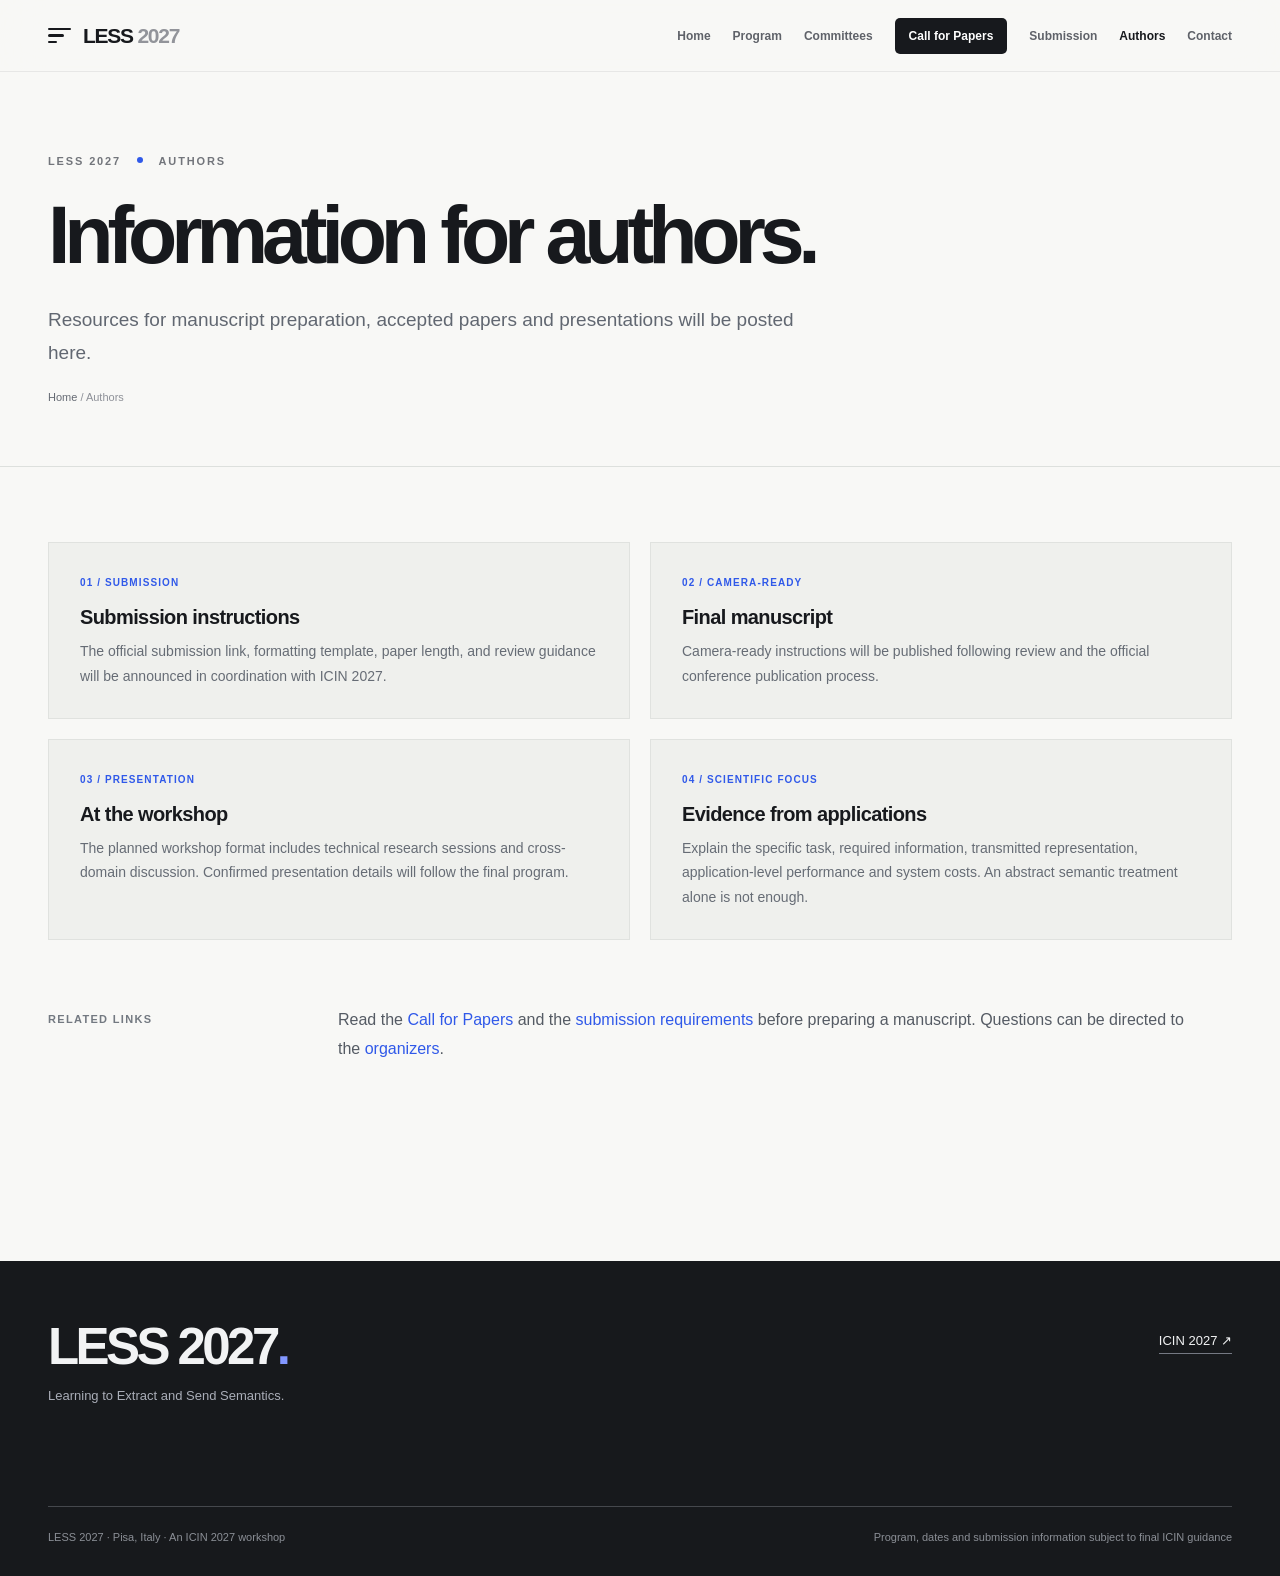
==== authors.html @ b375d8dd "Add LESS 2027 multi-page workshop website: authors.html" ====
<!doctype html><html lang="en"><head><meta charset="utf-8"><meta name="viewport" content="width=device-width,initial-scale=1"><meta name="theme-color" content="#f8f8f6"><meta name="description" content="LESS 2027 author information; official instructions forthcoming."><meta property="og:title" content="Authors | LESS 2027"><meta property="og:description" content="LESS 2027 author information; official instructions forthcoming."><meta property="og:type" content="website"><link rel="icon" href="data:image/svg+xml,%3Csvg xmlns='http://www.w3.org/2000/svg' viewBox='0 0 64 64'%3E%3Crect width='64' height='64' rx='15' fill='%23161619'/%3E%3Cpath d='M16 21h31M16 32h22M16 43h13' stroke='%23fff' stroke-width='5' stroke-linecap='round'/%3E%3C/svg%3E"><link rel="stylesheet" href="styles.css"><title>Authors | LESS 2027</title></head><body><header class="topbar"><div class="container"><a class="brand" href="index.html" aria-label="LESS 2027 home"><span class="mark" aria-hidden="true"><i></i><i></i><i></i></span><span>LESS <span class="brand-year">2027</span></span></a><nav class="desktop-nav" aria-label="Primary navigation"><a href="index.html"  >Home</a><a href="program.html"  >Program</a><a href="committees.html"  >Committees</a><a href="call-for-papers.html"  class="nav-action">Call for Papers</a><a href="submission.html"  >Submission</a><a href="authors.html" aria-current="page" >Authors</a><a href="contact.html"  >Contact</a></nav><details class="mobile-menu"><summary aria-label="Open menu">☰ &nbsp; Menu</summary><nav aria-label="Mobile navigation"><a href="index.html"  >Home</a><a href="program.html"  >Program</a><a href="committees.html"  >Committees</a><a href="call-for-papers.html"  class="nav-action">Call for Papers</a><a href="submission.html"  >Submission</a><a href="authors.html" aria-current="page" >Authors</a><a href="contact.html"  >Contact</a></nav></details></div></header><main><section class="page-hero"><div class="container"><div class="eyebrow">LESS 2027 <span class="dot"></span> Authors</div><h1>Information for authors.</h1><p>Resources for manuscript preparation, accepted papers and presentations will be posted here.</p><div class="crumb"><a href="index.html">Home</a> / Authors</div></div></section><section class="content-section"><div class="container"><div class="note-grid"><article class="note-tile"><small>01 / SUBMISSION</small><h3>Submission instructions</h3><p>The official submission link, formatting template, paper length, and review guidance will be announced in coordination with ICIN 2027.</p></article><article class="note-tile"><small>02 / CAMERA-READY</small><h3>Final manuscript</h3><p>Camera-ready instructions will be published following review and the official conference publication process.</p></article><article class="note-tile"><small>03 / PRESENTATION</small><h3>At the workshop</h3><p>The planned workshop format includes technical research sessions and cross-domain discussion. Confirmed presentation details will follow the final program.</p></article><article class="note-tile"><small>04 / SCIENTIFIC FOCUS</small><h3>Evidence from applications</h3><p>Explain the specific task, required information, transmitted representation, application-level performance and system costs. An abstract semantic treatment alone is not enough.</p></article></div><div class="content-grid" style="margin-top:65px"><div class="content-label">Related links</div><div class="prose"><p>Read the <a href="call-for-papers.html">Call for Papers</a> and the <a href="submission.html">submission requirements</a> before preparing a manuscript. Questions can be directed to the <a href="contact.html">organizers</a>.</p></div></div></div></section></main><footer><div class="container"><div class="footer-main"><div><p class="footer-head">LESS 2027<span style="color:#8297ff">.</span></p><p class="footer-sub">Learning to Extract and Send Semantics.</p></div><a class="footer-link" href="https://www.icin-conference.org/" target="_blank" rel="noopener noreferrer">ICIN 2027 ↗</a></div><div class="footer-bottom"><span>LESS 2027 · Pisa, Italy · An ICIN 2027 workshop</span><span>Program, dates and submission information subject to final ICIN guidance</span></div></div></footer><script>document.querySelectorAll('.portrait img').forEach(img=>{const show=()=>img.parentElement.classList.add('loaded');img.addEventListener('load',show);if(img.complete&&img.naturalWidth)show()})</script></body></html>
---- styles.css ----
:root{--bg:#f8f8f6;--white:#fff;--ink:#17191d;--sub:#6d7077;--rule:#e1e2e1;--blue:#3059e9;--blue-dark:#2446c0;--muted:#f0f1ef;--max:1216px;--ease:cubic-bezier(.22,1,.36,1)}
    *{box-sizing:border-box}html{scroll-behavior:smooth}body{margin:0;background:var(--bg);color:var(--ink);font-family:-apple-system,BlinkMacSystemFont,"Segoe UI",Inter,Helvetica,Arial,sans-serif;-webkit-font-smoothing:antialiased;text-rendering:optimizeLegibility}a{color:inherit;text-decoration:none}button{font:inherit}::selection{color:white;background:var(--blue)}
    .container{width:min(calc(100% - 96px),var(--max));margin-inline:auto}section[id]{scroll-margin-top:100px}
    .topbar{height:75px;position:sticky;z-index:50;top:0;background:rgba(248,248,246,.91);border-bottom:1px solid rgba(20,25,30,.07);backdrop-filter:blur(24px);-webkit-backdrop-filter:blur(24px)}
    .topbar .container{height:100%;display:flex;align-items:center;justify-content:space-between;gap:24px}.brand{display:inline-flex;align-items:center;gap:11px;font-weight:680;letter-spacing:-.06em;font-size:21px;white-space:nowrap}.brand-year{color:#92949a;font-weight:550}.mark{width:24px;height:23px;display:flex;flex-direction:column;justify-content:space-evenly;align-items:flex-start}.mark i{height:2.5px;border-radius:4px;background:var(--ink);display:block}.mark i:nth-child(1){width:23px}.mark i:nth-child(2){width:16px}.mark i:nth-child(3){width:9px}.nav{display:flex;align-items:center;gap:36px}.nav a{font-size:12px;font-weight:570;color:#61636a;transition:color .15s}.nav a:hover{color:var(--ink)}.nav .nav-cta{color:white;background:var(--ink);border-radius:99px;padding:12px 19px;transition:background .2s,transform .2s}.nav .nav-cta:hover{color:white;background:var(--blue);transform:translateY(-1px)}
    .eyebrow{font-size:11px;text-transform:uppercase;letter-spacing:.17em;font-weight:720;color:#72757b}.eyebrow .dot{display:inline-block;width:6px;height:6px;margin:0 11px 2px;border-radius:50%;background:var(--blue)}
    .hero{overflow:hidden;padding:110px 0 110px;position:relative}.hero-layout{display:grid;grid-template-columns:1.12fr .88fr;align-items:center;min-height:520px;gap:15px}.hero-copy{position:relative;z-index:1}.hero h1{font-weight:650;letter-spacing:-.082em;line-height:.99;font-size:clamp(72px,7.1vw,114px);margin:34px 0 31px;white-space:nowrap}.hero h1 span{color:var(--blue)}.hero-desc{font-size:19px;color:#63666c;line-height:1.65;letter-spacing:-.017em;max-width:490px}.hero-info{display:flex;align-items:center;gap:16px;flex-wrap:wrap;color:#484c52;font-size:12px;font-weight:625;margin-top:34px}.hero-info .line{width:30px;height:1px;background:#babcc0}.hero-actions{display:flex;align-items:center;gap:26px;margin-top:39px;flex-wrap:wrap}.primary-btn{display:inline-flex;align-items:center;justify-content:center;gap:29px;padding:16px 20px 16px 22px;background:var(--blue);border:1px solid var(--blue);border-radius:6px;color:white;font-size:13px;font-weight:670;transition:background .18s,transform .18s}.primary-btn:hover{background:var(--blue-dark);transform:translateY(-2px)}.primary-btn svg{width:15px}.text-link{font-size:13px;font-weight:635;border-bottom:1px solid #96999f;padding-bottom:3px;transition:color .2s}.text-link:hover{color:var(--blue)}
    .hero-art{width:100%;margin-left:10px;align-self:center;position:relative}.hero-art:after{content:"";position:absolute;bottom:6%;height:23%;left:15%;right:5%;background:radial-gradient(ellipse,rgba(48,89,233,.055),transparent 72%);filter:blur(16px);pointer-events:none}.hero-art svg{width:100%;overflow:visible}.path-a{stroke-dasharray:6 11;animation:flow 12s linear infinite}.path-b{stroke-dasharray:3 13;animation:flow 16s linear reverse infinite}@keyframes flow{to{stroke-dashoffset:-220}}
    .hero-bottom{padding-top:80px;display:flex;justify-content:space-between;align-items:center;border-bottom:1px solid var(--rule);padding-bottom:18px;color:#989b9f;font-size:10px;letter-spacing:.13em;font-weight:650}.hero-bottom a{display:inline-flex;align-items:center;gap:8px;color:#5f6269}.hero-bottom svg{width:15px;height:15px}
    .section-pad{padding:145px 0}.section-head{display:grid;grid-template-columns:1fr 1.7fr;gap:45px}.section-num{font-size:12px;letter-spacing:.1em;color:var(--blue);font-weight:730;margin-bottom:21px}.section-title{font-size:clamp(44px,4.5vw,70px);letter-spacing:-.067em;line-height:1.11;font-weight:615;margin:0}.section-lead{font-size:clamp(24px,2.7vw,37px);letter-spacing:-.047em;font-weight:510;line-height:1.29;margin:0;max-width:750px}.section-copy{max-width:640px;font-size:16px;line-height:1.85;color:var(--sub);margin-top:28px}
    .examples{margin-top:94px;border-top:1px solid var(--rule)}.example{display:grid;grid-template-columns:1.15fr 1fr 1fr;gap:30px;padding:30px 0;border-bottom:1px solid var(--rule);align-items:start}.ex-label{font-size:13px;font-weight:660}.ex-before{font-size:16px;color:#858890;letter-spacing:-.015em}.ex-after{font-size:16px;font-weight:630;letter-spacing:-.025em}.ex-after:before{content:"↗";color:var(--blue);margin-right:13px;font-size:20px;font-weight:400}.example-header{color:#a0a2a6;font-size:10px;text-transform:uppercase;letter-spacing:.16em;font-weight:750;padding-bottom:19px}
    .dark-section{background:#17191c;color:#f6f6f4;padding:123px 0 140px;overflow:hidden}.dark-section .eyebrow{color:#a6acb9}.dark-section .section-title{max-width:850px}.dark-section .section-title em{font-style:normal;color:#899eff}.dark-section .dark-intro{color:#a8aab0;font-size:17px;line-height:1.75;max-width:720px;margin-top:33px}
    .topics{display:grid;grid-template-columns:repeat(3,1fr);column-gap:35px;margin-top:79px;border-top:1px solid #41434a}.topic{min-height:196px;padding:31px 0 28px;border-bottom:1px solid #41434a;display:flex;flex-direction:column;justify-content:space-between;gap:37px}.topic-index{font-size:11px;color:#9598a3;font-weight:650;letter-spacing:.06em}.topic-title{font-size:19px;line-height:1.34;letter-spacing:-.025em;font-weight:555;max-width:300px}.topic-title span{color:#778efb}
    .cfp{padding-bottom:125px}.cfp-head{display:grid;grid-template-columns:1fr 1.35fr;gap:55px}.cfp-main{font-size:clamp(25px,3.1vw,44px);letter-spacing:-.055em;font-weight:570;line-height:1.3;margin:0}.cfp-copy{max-width:750px;margin-top:34px;color:var(--sub);font-size:16px;line-height:1.8}.principles{margin-top:78px;border-top:1px solid var(--rule);display:grid;grid-template-columns:repeat(3,1fr);gap:35px}.principle{padding-top:27px}.principle small{font-size:11px;color:var(--blue);font-weight:750}.principle h3{font-size:19px;letter-spacing:-.035em;margin:31px 0 12px;font-weight:650}.principle p{color:var(--sub);font-size:14px;line-height:1.78;max-width:315px;margin:0}.submission-note{margin-top:77px;display:flex;align-items:center;justify-content:space-between;padding:25px 27px;background:#edeee9;gap:30px}.submission-note strong{font-weight:635;font-size:15px}.submission-note span{font-size:13px;color:#6f7175;display:block;margin-top:7px}.submission-note a{white-space:nowrap;font-size:13px;font-weight:630;color:var(--blue)}
    .dates-section{border-top:1px solid var(--rule);padding:117px 0 135px}.dates-title{display:flex;justify-content:space-between;align-items:end;gap:25px;margin-bottom:60px}.dates-note{font-size:12px;color:#73777e;max-width:270px;line-height:1.6;text-align:right}.date-grid{display:grid;grid-template-columns:repeat(4,1fr);border-top:1px solid var(--rule)}.date{padding:31px 20px 0 0;min-height:207px;position:relative}.date:not(:last-child){border-right:1px solid var(--rule);padding-left:23px}.date:first-child{padding-left:0}.date:last-child{padding-left:23px}.date-type{font-size:11px;color:#898d93;letter-spacing:.1em;text-transform:uppercase;font-weight:700}.date-num{font-size:61px;letter-spacing:-.078em;line-height:1.1;margin:30px 0 5px;font-weight:580}.date-num span{font-size:19px;letter-spacing:-.03em;color:#9b9da3;font-weight:490;margin-left:9px}.date-name{font-size:13px;font-weight:650;color:#45484e}.date:last-child .date-num{color:var(--blue)}
    .people-section{background:#eeefeb;padding:126px 0 128px}.people-head{display:flex;align-items:end;justify-content:space-between;gap:20px;margin-bottom:65px}.people-desc{font-size:13px;color:#787b80;max-width:320px;line-height:1.65}.people-grid{display:grid;grid-template-columns:1fr 1fr;gap:22px}.person{background:#f9f9f7;padding:40px 40px 42px;min-height:268px;display:flex;flex-direction:column;justify-content:space-between;gap:43px}.person-role{font-size:11px;letter-spacing:.11em;color:#909399;text-transform:uppercase;font-weight:710}.person-name{font-size:33px;letter-spacing:-.055em;font-weight:600;margin:0 0 6px}.person-affil{font-size:15px;color:#70747a;margin:0}.person-email{font-size:13px;font-weight:600;color:var(--blue);display:inline-flex;align-items:center;gap:12px;word-break:break-word}.person-email:hover{text-decoration:underline}.person-email svg{width:15px;flex:0 0 15px}
    footer{padding:56px 0 33px;background:#17191c;color:#f2f3f4}.footer-main{display:flex;justify-content:space-between;align-items:flex-start;gap:35px;padding-bottom:90px}.footer-head{font-size:51px;letter-spacing:-.07em;font-weight:620;margin:0}.footer-sub{margin-top:12px;color:#aaaeb8;font-size:13px}.footer-link{border-bottom:1px solid #757983;padding-bottom:5px;font-size:13px;margin-top:16px}.footer-link:hover{color:#94aaff}.footer-bottom{display:flex;justify-content:space-between;gap:25px;border-top:1px solid #45484d;padding-top:24px;color:#8b8f96;font-size:11px}.footer-bottom a:hover{color:white}
    :focus-visible{outline:3px solid var(--blue);outline-offset:4px}
    @media(max-width:1060px){.hero h1{font-size:clamp(65px,7.3vw,86px)}.hero-layout{gap:0}.nav{gap:21px}}
    @media(max-width:800px){.container{width:min(calc(100% - 48px),var(--max))}.topbar{height:67px}.nav .mobile-hide{display:none}.hero{padding:82px 0 60px}.hero-layout{display:flex;flex-direction:column;align-items:stretch}.hero h1{font-size:clamp(62px,11.5vw,95px);margin-top:27px}.hero-desc{font-size:17px}.hero-art{width:min(100%,550px);margin:32px auto 0}.hero-bottom{padding-top:0}.section-pad{padding:93px 0}.section-head,.cfp-head{grid-template-columns:1fr;gap:37px}.section-lead{font-size:29px}.examples{margin-top:61px}.example{grid-template-columns:1fr 1fr;gap:12px}.example .ex-label{grid-column:1/-1;margin-bottom:5px}.example-header{display:none}.dark-section{padding:95px 0}.topics{grid-template-columns:1fr 1fr}.date-grid{grid-template-columns:1fr 1fr}.date:nth-child(3){padding-left:0;border-left:0}.date:nth-child(2){border-right:0}.date{border-bottom:1px solid var(--rule);padding-bottom:27px;min-height:184px}.dates-section{padding:90px 0}.people-section{padding:95px 0}.person{padding:30px}}
    @media(max-width:570px){.container{width:calc(100% - 38px)}.nav{gap:0}.nav>a:not(.nav-cta){display:none}.nav .nav-cta{font-size:11px;padding:10px 14px}.brand{font-size:19px}.hero{padding-top:77px}.hero h1{font-size:clamp(53px,12.2vw,72px);letter-spacing:-.085em;white-space:normal}.hero-info{gap:10px;font-size:11px}.hero-actions{gap:25px}.hero-art{margin-top:19px}.hero-bottom{font-size:9px;letter-spacing:.05em}.section-title{font-size:47px}.section-lead{font-size:27px}.example{padding:22px 0}.ex-before,.ex-after{font-size:14px}.dark-section .section-title{font-size:44px}.topics{grid-template-columns:1fr;gap:0;margin-top:55px}.topic{min-height:116px;padding:21px 0;gap:17px}.topic-title{font-size:18px;max-width:none}.cfp-main{font-size:30px}.principles{grid-template-columns:1fr;gap:26px;margin-top:50px}.principle{padding-top:20px}.principle h3{margin-top:15px}.principle p{max-width:none}.submission-note{margin-top:57px;align-items:flex-start;flex-direction:column;gap:16px;padding:21px}.dates-title,.people-head{display:block}.dates-note{text-align:left;margin:20px 0 0}.date-num{font-size:50px}.date-num span{display:block;margin:4px 0 0;font-size:16px}.date{min-height:190px}.people-grid{grid-template-columns:1fr}.people-desc{margin-top:23px}.person{min-height:230px}.person-name{font-size:31px}.footer-main{display:block;padding-bottom:65px}.footer-head{font-size:43px}.footer-link{display:inline-block;margin-top:32px}.footer-bottom{flex-direction:column;gap:9px;line-height:1.6}}
    @media(prefers-reduced-motion:reduce){*,*:before,*:after{animation-duration:.01ms!important;animation-iteration-count:1!important;scroll-behavior:auto!important;transition-duration:.01ms!important}}

    /* Scientific editorial design: retain the original visual identity with less promotional type. */
    .nav{gap:25px}.nav a{font-size:12px}
    .hero{padding:85px 0 60px}.hero-layout{grid-template-columns:1.1fr .9fr;min-height:520px}
    .hero h1{font-size:clamp(48px,5.4vw,79px);letter-spacing:-.065em;line-height:1.08;white-space:normal;margin:32px 0 19px;max-width:800px}
    .hero-subtitle{font-size:14px;letter-spacing:-.01em;font-weight:680;margin:0 0 16px;color:var(--ink)}
    .hero-desc{font-size:16px;line-height:1.75;max-width:555px;margin:0}
    .hero-art{margin-left:0}
    .hero-bottom{padding-top:42px}
    .scope-section{padding:115px 0 120px}.scope-section .section-title{font-size:clamp(42px,4.05vw,65px)}
    .scope-section .section-lead{font-size:clamp(23px,2.4vw,33px);line-height:1.36}
    .scope-follow{margin-top:16px}.section-copy strong{font-weight:650;color:#353941}
    .examples{margin-top:72px}.example{padding:24px 0}.example-header{padding-bottom:15px}
    .example-footnote{margin:19px 0 0;font-size:12px;line-height:1.6;color:#83868b}
    .requirement-section{background:#1a1d23;color:#f3f4f6;padding:110px 0 100px}
    .requirement-header{display:flex;align-items:center;justify-content:space-between;gap:24px}
    .inverted-num{color:#b5c3ff;margin:0}.requirement-rule{border:1px solid #4e5260;color:#bcc0ca;padding:9px 12px;font-size:10px;font-weight:700;letter-spacing:.11em}
    .requirement-title{font-size:clamp(40px,5.1vw,74px);font-weight:575;letter-spacing:-.065em;line-height:1.12;margin:41px 0 26px}
    .requirement-title em{font-style:normal;color:#a3b5ff}
    .requirement-lead{max-width:860px;color:#bac0c9;font-size:18px;line-height:1.76;letter-spacing:-.01em;margin:0 0 68px}
    .requirement-lead strong,.requirement-caveat strong{color:#fff;font-weight:650}
    .requirement-label{font-size:11px;letter-spacing:.13em;font-weight:720;color:#b7bcc6;margin-bottom:19px;text-transform:uppercase}
    .evidence-grid{list-style:none;padding:0;margin:0;display:grid;grid-template-columns:repeat(3,minmax(0,1fr));border-top:1px solid #50545c}
    .evidence-grid li{min-height:165px;display:flex;gap:17px;padding:27px 17px 25px 0;border-bottom:1px solid #50545c}
    .evidence-index{font-size:11px;font-weight:730;color:#9db2ff;padding-top:5px;min-width:25px}
    .evidence-grid h3{font-size:17px;font-weight:610;letter-spacing:-.025em;margin:0 0 11px}
    .evidence-grid p{font-size:13px;line-height:1.68;color:#abb0ba;margin:0;max-width:300px}
    .interpretation{border-top:1px solid #50545c;border-bottom:1px solid #50545c;display:grid;grid-template-columns:1fr 1fr;margin-top:60px}
    .interpretation-cell{padding:29px 30px 31px 0}.interpretation-cell + .interpretation-cell{border-left:1px solid #50545c;padding-left:32px}
    .interpretation-cap{font-size:10px;font-weight:750;letter-spacing:.12em;color:#b6bac1}
    .interpretation-cap.in-scope{color:#b0c2ff}
    .interpretation p{font-size:15px;line-height:1.75;color:#d4d6dd;margin:17px 0 0}
    .requirement-caveat{font-size:14px;line-height:1.8;color:#aeb4c0;margin:35px 0 0;max-width:940px}
    .detailed-cfp{padding:120px 0 115px}.detailed-cfp .section-title{font-size:clamp(52px,5.2vw,80px)}
    .cfp-head{grid-template-columns:.78fr 1.22fr;gap:75px}.cfp-label{color:#7b7e84;font-size:13px;line-height:1.6;margin-top:30px}
    .cfp-main{font-size:clamp(25px,2.4vw,34px);line-height:1.4;letter-spacing:-.035em}
    .cfp-copy{font-size:15px;line-height:1.84;margin:22px 0 0;max-width:740px}
    .cfp-separator{border-bottom:1px solid var(--rule);margin:73px 0 0}
    .cfp-two-col{display:grid;grid-template-columns:.78fr 1.22fr;gap:75px;padding:48px 0 65px;border-bottom:1px solid var(--rule)}
    .mini-label{font-size:10px;font-weight:770;letter-spacing:.14em;color:#646a72}
    .block-heading{font-size:30px;letter-spacing:-.045em;font-weight:590;line-height:1.25;margin:17px 0 0}
    .research-questions{margin:0;padding:0;list-style:none}
    .research-questions li{position:relative;padding:0 0 18px 24px;margin-bottom:15px;border-bottom:1px solid #e6e7e4;font-size:15px;line-height:1.67;color:#474b52}
    .research-questions li:before{content:'+';position:absolute;left:0;top:0;font-weight:730;color:var(--blue)}
    .research-questions li:last-child{border-bottom:none;margin-bottom:0}
    .topics-header{padding:70px 0 27px;display:flex;justify-content:space-between;align-items:end;gap:45px;scroll-margin-top:95px}
    .topics-header p{font-size:13px;line-height:1.7;color:#767a81;max-width:380px;margin:0}
    .topic-groups{display:grid;grid-template-columns:repeat(2,minmax(0,1fr));border-top:1px solid #cfd2d1;border-left:1px solid #cfd2d1}
    .topic-group{padding:30px 32px 27px;border-right:1px solid #cfd2d1;border-bottom:1px solid #cfd2d1}
    .topic-head{display:flex;gap:16px;align-items:baseline;padding-bottom:24px;border-bottom:1px solid #e0e2df;margin-bottom:21px}
    .topic-head span{font-weight:740;font-size:11px;color:var(--blue)}
    .topic-head h4{font-size:20px;letter-spacing:-.03em;line-height:1.4;margin:0;font-weight:625}
    .topic-group ul{list-style:none;margin:0;padding:0}.topic-group li{padding:0 0 12px 17px;position:relative;font-size:14px;line-height:1.62;color:#62676f}
    .topic-group li:before{content:'';width:4px;height:4px;background:#a6acb3;border-radius:50%;position:absolute;left:0;top:.75em}
    .applications-block{padding-top:65px;margin-top:0}.applications-block p{font-size:15px;line-height:1.82;color:#666a71;margin:0 0 15px}
    .submission-box{background:#eceeeb;padding:35px 39px;margin-top:60px;display:flex;justify-content:space-between;align-items:end;gap:36px}
    .submission-box h3{font-size:24px;font-weight:625;letter-spacing:-.035em;margin:13px 0 12px}
    .submission-box p{color:#61666c;font-size:14px;line-height:1.76;max-width:630px;margin:0}
    .submission-box .submission-fine{font-size:12px;color:#868a90;margin-top:12px}
    .submission-box a{flex:0 0 auto;font-size:13px;font-weight:700;white-space:nowrap;color:var(--blue);border-bottom:1px solid #929fe3;padding-bottom:5px}
    .dates-section{padding:110px 0}.dates-section .section-title{font-size:clamp(44px,4.3vw,64px)}
    .people-section{padding:100px 0}.people-section .section-title{font-size:clamp(44px,4.3vw,64px)}
    @media(max-width:1100px){.nav{gap:15px}.nav a{font-size:11px}.hero h1{font-size:clamp(43px,5.5vw,70px)}.hero-layout{gap:0}.cfp-head,.cfp-two-col{gap:40px}}
    @media(max-width:800px){.hero{padding:70px 0 45px}.hero h1{font-size:clamp(50px,9vw,74px);max-width:650px}.hero-art{margin-top:23px}.hero-bottom{padding-top:0}.scope-section{padding:88px 0}.requirement-section{padding:86px 0}.requirement-title{font-size:clamp(42px,7vw,65px)}.evidence-grid{grid-template-columns:repeat(2,minmax(0,1fr))}.cfp-head,.cfp-two-col{grid-template-columns:1fr;gap:30px}.detailed-cfp{padding:90px 0}.cfp-separator{margin-top:55px}.topics-header{align-items:start}.submission-box{align-items:start;flex-direction:column;gap:24px}}
    @media(max-width:570px){.hero h1{font-size:clamp(42px,11.4vw,61px);letter-spacing:-.065em}.hero-subtitle{font-size:13px}.hero-desc{font-size:15px}.hero-actions{gap:21px}.hero-info{line-height:1.5}.scope-section .section-title{font-size:40px}.scope-section .section-lead{font-size:24px}.scope-follow{margin-top:10px}.example-footnote{font-size:11px}.requirement-section{padding:73px 0}.requirement-header{align-items:start;flex-direction:column;gap:16px}.requirement-title{font-size:43px;margin-top:30px}.requirement-lead{font-size:16px;margin-bottom:46px}.evidence-grid{grid-template-columns:1fr}.evidence-grid li{min-height:0;padding:22px 5px 23px 0}.interpretation{grid-template-columns:1fr;margin-top:43px}.interpretation-cell{padding:25px 0}.interpretation-cell + .interpretation-cell{border-left:0;border-top:1px solid #50545c;padding-left:0}.interpretation p{font-size:14px}.detailed-cfp .section-title{font-size:55px}.cfp-main{font-size:26px}.cfp-copy{font-size:14px}.cfp-two-col{padding:38px 0 46px;gap:24px}.block-heading{font-size:27px}.research-questions li{font-size:14px}.topics-header{flex-direction:column;gap:15px;padding-top:52px}.topic-groups{grid-template-columns:1fr}.topic-group{padding:25px 23px}.topic-head{gap:13px}.topic-head h4{font-size:19px}.topic-group li{font-size:13px}.submission-box{padding:26px 22px;margin-top:43px}.submission-box a{white-space:normal}.date-num{font-size:47px}}
    @media print{.topbar{position:static}.hero,.scope-section,.requirement-section,.detailed-cfp,.dates-section,.people-section{padding-top:34px;padding-bottom:34px}.hero-art{display:none}.hero-layout{min-height:0}.requirement-section{background:#fff!important;color:#111!important}.requirement-lead,.evidence-grid p,.requirement-caveat,.interpretation p{color:#333!important}.requirement-title em{color:#3059e9}.evidence-grid li,.interpretation,.interpretation-cell{border-color:#bbb!important}.topic-group{break-inside:avoid}.submission-box{background:#efefef}.hero-bottom{display:none}}
    @media(max-width:570px){.hero-bottom{gap:11px;align-items:flex-start}.hero-bottom>span{max-width:56%;line-height:1.5}.hero-bottom a{max-width:40%;flex:0 0 40%;text-align:right;justify-content:flex-end;line-height:1.5}}
  

body{min-height:100vh;display:flex;flex-direction:column}main{flex:1}.topbar{height:72px}.desktop-nav{display:flex;align-items:center;gap:22px;margin-left:auto}.desktop-nav a{font-size:12px;color:#5f6269;font-weight:620;white-space:nowrap}.desktop-nav a:hover,.desktop-nav a[aria-current=page]{color:#17191d}.desktop-nav a[aria-current=page]{box-shadow:0 26px 0 -24px #3059e9}.desktop-nav .nav-action{padding:11px 14px;border-radius:5px;background:#17191d;color:white}.desktop-nav .nav-action:hover{background:#3059e9;color:white}.mobile-menu{display:none;position:relative;margin-left:auto}.mobile-menu summary{cursor:pointer;list-style:none;font-size:13px;font-weight:680;padding:11px;border:1px solid #d7d9db;border-radius:5px}.mobile-menu summary::-webkit-details-marker{display:none}.mobile-menu nav{position:absolute;z-index:100;right:0;top:45px;min-width:220px;background:#fff;border:1px solid #d7d9db;padding:8px;box-shadow:0 20px 35px #0002}.mobile-menu nav a{display:block;padding:12px 15px;font-size:13px;border-radius:4px}.mobile-menu nav a:hover,.mobile-menu nav a[aria-current=page]{background:#edf0fa;color:#3059e9}
.home-hero.hero{padding:68px 0 30px}.home-hero .hero-layout{min-height:410px;grid-template-columns:1.14fr .86fr}.home-hero h1{font-size:clamp(50px,5.75vw,84px);margin:26px 0 22px}.home-hero .hero-desc{font-size:16px}.home-hero .hero-art{max-width:470px;justify-self:end}.home-hero .hero-bottom{padding-top:38px}
.home-organizers{padding:24px 0 64px}.organizer-band{border-top:1px solid #d8dad9;border-bottom:1px solid #d8dad9;padding:20px 0;display:grid;grid-template-columns:190px 1fr 1fr;gap:24px;align-items:center}.organizer-label{display:flex;flex-direction:column;gap:12px}.organizer-label span{color:#858991;text-transform:uppercase;font-size:10px;letter-spacing:.13em;font-weight:740}.organizer-label a{color:#3059e9;font-size:12px;font-weight:660}.organizer-mini{display:flex;gap:17px;align-items:center}.organizer-mini h3{font-size:16px;font-weight:650;letter-spacing:-.03em;margin:0 0 5px}.organizer-mini p{font-size:12px;color:#757a83;margin:0;line-height:1.55}.portrait{width:74px;height:86px;flex:none;background:#e9ebee;border:1px solid #d8dce2;position:relative;display:grid;place-items:center;overflow:hidden;border-radius:4px}.portrait span{font-size:22px;letter-spacing:-.06em;color:#878d97;font-weight:580}.portrait:after{content:"PHOTO";position:absolute;bottom:5px;right:7px;font-size:7px;letter-spacing:.11em;color:#a0a6b1}.portrait img{position:absolute;inset:0;width:100%;height:100%;object-fit:cover;opacity:0;transition:opacity .2s}.portrait.loaded img{opacity:1}.portrait.loaded span,.portrait.loaded:after{display:none}
.home-scope{padding-top:80px;padding-bottom:100px}.home-scope .examples{margin-top:56px}.home-critical{background:#eff0ed;padding:77px 0;border-top:1px solid #e2e3e2}.home-critical-grid{display:grid;grid-template-columns:.85fr 1.15fr;gap:55px}.home-critical h2{font-size:clamp(37px,4.1vw,59px);font-weight:610;letter-spacing:-.063em;line-height:1.13;margin:15px 0}.home-critical h2 em{font-style:normal;color:#3059e9}.home-critical p{font-size:16px;color:#61666e;line-height:1.86;margin:0 0 22px}.home-critical a,.article-link{font-size:13px;font-weight:700;color:#3059e9;border-bottom:1px solid #8ca0e9;padding-bottom:5px}
.page-hero{padding:83px 0 63px;border-bottom:1px solid #dde0dd}.page-hero h1{font-size:clamp(55px,6.3vw,90px);font-weight:620;letter-spacing:-.076em;line-height:1.08;margin:25px 0}.page-hero p{color:#616771;font-size:19px;line-height:1.72;max-width:770px;margin:0}.crumb{font-size:11px;color:#8e9198;margin-top:22px}.crumb a{color:#656a73}.content-section{padding:75px 0 115px}.content-grid{display:grid;grid-template-columns:225px minmax(0,1fr);gap:65px;margin-bottom:62px}.content-label{font-size:11px;color:#737981;letter-spacing:.12em;text-transform:uppercase;font-weight:730;padding-top:8px}.prose{max-width:850px;color:#555b64;font-size:16px;line-height:1.85}.prose h2{font-size:32px;letter-spacing:-.05em;font-weight:625;color:#202329;margin:0 0 18px}.prose p{margin:0 0 20px}.prose a{color:#3059e9}.status-line{color:#69707a;font-size:11px;letter-spacing:.12em;font-weight:710;border:1px solid #cdd2d3;padding:10px 12px;display:inline-block;margin-bottom:33px}.academic-list{list-style:none;padding:0;margin:0;border-top:1px solid #d6d9d9}.academic-list li{border-bottom:1px solid #d6d9d9;padding:22px 0;font-size:15px;line-height:1.7;color:#656b73}.academic-list strong{display:block;color:#292e33;font-size:17px;letter-spacing:-.02em}.academic-list b{color:#3059e9;font-size:11px;margin-right:16px}.notice{padding:29px;background:#ebedeb;margin:0 0 52px;border:1px solid #dce0de}.notice h2{font-size:20px;letter-spacing:-.025em;font-weight:650;margin:0 0 10px}.notice p{font-size:14px;color:#606771;line-height:1.8;margin:0}.profile-grid{display:grid;grid-template-columns:1fr 1fr;gap:22px;margin:25px 0 80px}.profile-card{padding:26px;background:#fff;border:1px solid #dfe2df;display:flex;gap:25px;align-items:flex-start}.profile-card .portrait{height:168px;width:128px}.profile-card .portrait span{font-size:39px}.profile-card .portrait:after{font-size:9px}.profile-card h3{font-size:25px;line-height:1.12;letter-spacing:-.04em;font-weight:640;margin:12px 0 10px}.profile-card .person-role{color:#8c919a;font-size:10px;letter-spacing:.13em;font-weight:720;text-transform:uppercase}.profile-card p{font-size:13px;line-height:1.6;color:#6a727a;margin:0 0 15px}.profile-card a{color:#3059e9;font-size:13px;font-weight:630;overflow-wrap:anywhere}
.note-grid{display:grid;grid-template-columns:1fr 1fr;gap:20px}.note-tile{padding:29px 31px;background:#eff0ed;border:1px solid #e0e2df}.note-tile small{font-size:10px;color:#3059e9;font-weight:750;letter-spacing:.11em}.note-tile h3{font-size:20px;letter-spacing:-.03em;font-weight:620;margin:16px 0 10px}.note-tile p{font-size:14px;color:#666c75;line-height:1.76;margin:0}.contact-cards{display:grid;grid-template-columns:1fr 1fr;gap:26px;margin-bottom:76px}.contact-card{border-top:1px solid #cdd1d1;padding:25px 0}.contact-card h3{font-size:25px;letter-spacing:-.035em;font-weight:630;margin:0 0 8px}.contact-card p{font-size:14px;color:#70767e;margin:0 0 16px}.contact-card a{font-size:14px;color:#3059e9;font-weight:630}.fineprint{font-size:12px;color:#818791;line-height:1.7}
@media(max-width:1100px){.desktop-nav{gap:13px}.desktop-nav a{font-size:11px}.organizer-band{grid-template-columns:155px 1fr 1fr;gap:14px}}
@media(max-width:950px){.desktop-nav{display:none}.mobile-menu{display:block}.organizer-band{grid-template-columns:1fr 1fr}.organizer-label{grid-column:1/-1;flex-direction:row;justify-content:space-between}.profile-grid{grid-template-columns:1fr}}
@media(max-width:800px){.home-hero .hero-layout{grid-template-columns:1fr;min-height:0}.home-hero .hero-art{max-width:390px;justify-self:center}.home-hero h1{font-size:clamp(48px,8vw,72px)}.home-critical-grid,.content-grid{grid-template-columns:1fr;gap:20px}.page-hero{padding:60px 0 49px}.content-section{padding:58px 0}.page-hero p{font-size:16px}}
@media(max-width:570px){.container{width:calc(100% - 40px)}.topbar{height:65px}.home-hero h1{font-size:clamp(42px,10.8vw,58px);white-space:normal}.home-hero .hero-art{display:none}.home-organizers{padding-top:15px;padding-bottom:44px}.organizer-band{grid-template-columns:1fr;gap:17px}.organizer-label{grid-column:auto}.organizer-mini{border-top:1px solid #dedfdd;padding-top:15px}.home-scope{padding-top:56px}.home-critical{padding:55px 0}.page-hero h1{font-size:clamp(47px,11.7vw,70px)}.profile-card{gap:16px;padding:17px}.profile-card .portrait{width:100px;height:130px}.profile-card h3{font-size:20px}.note-grid,.contact-cards{grid-template-columns:1fr}.date-grid{grid-template-columns:1fr 1fr}.date{padding:20px!important;border-bottom:1px solid var(--rule)}.date-num{font-size:45px}.date:nth-child(2){border-right:none}}
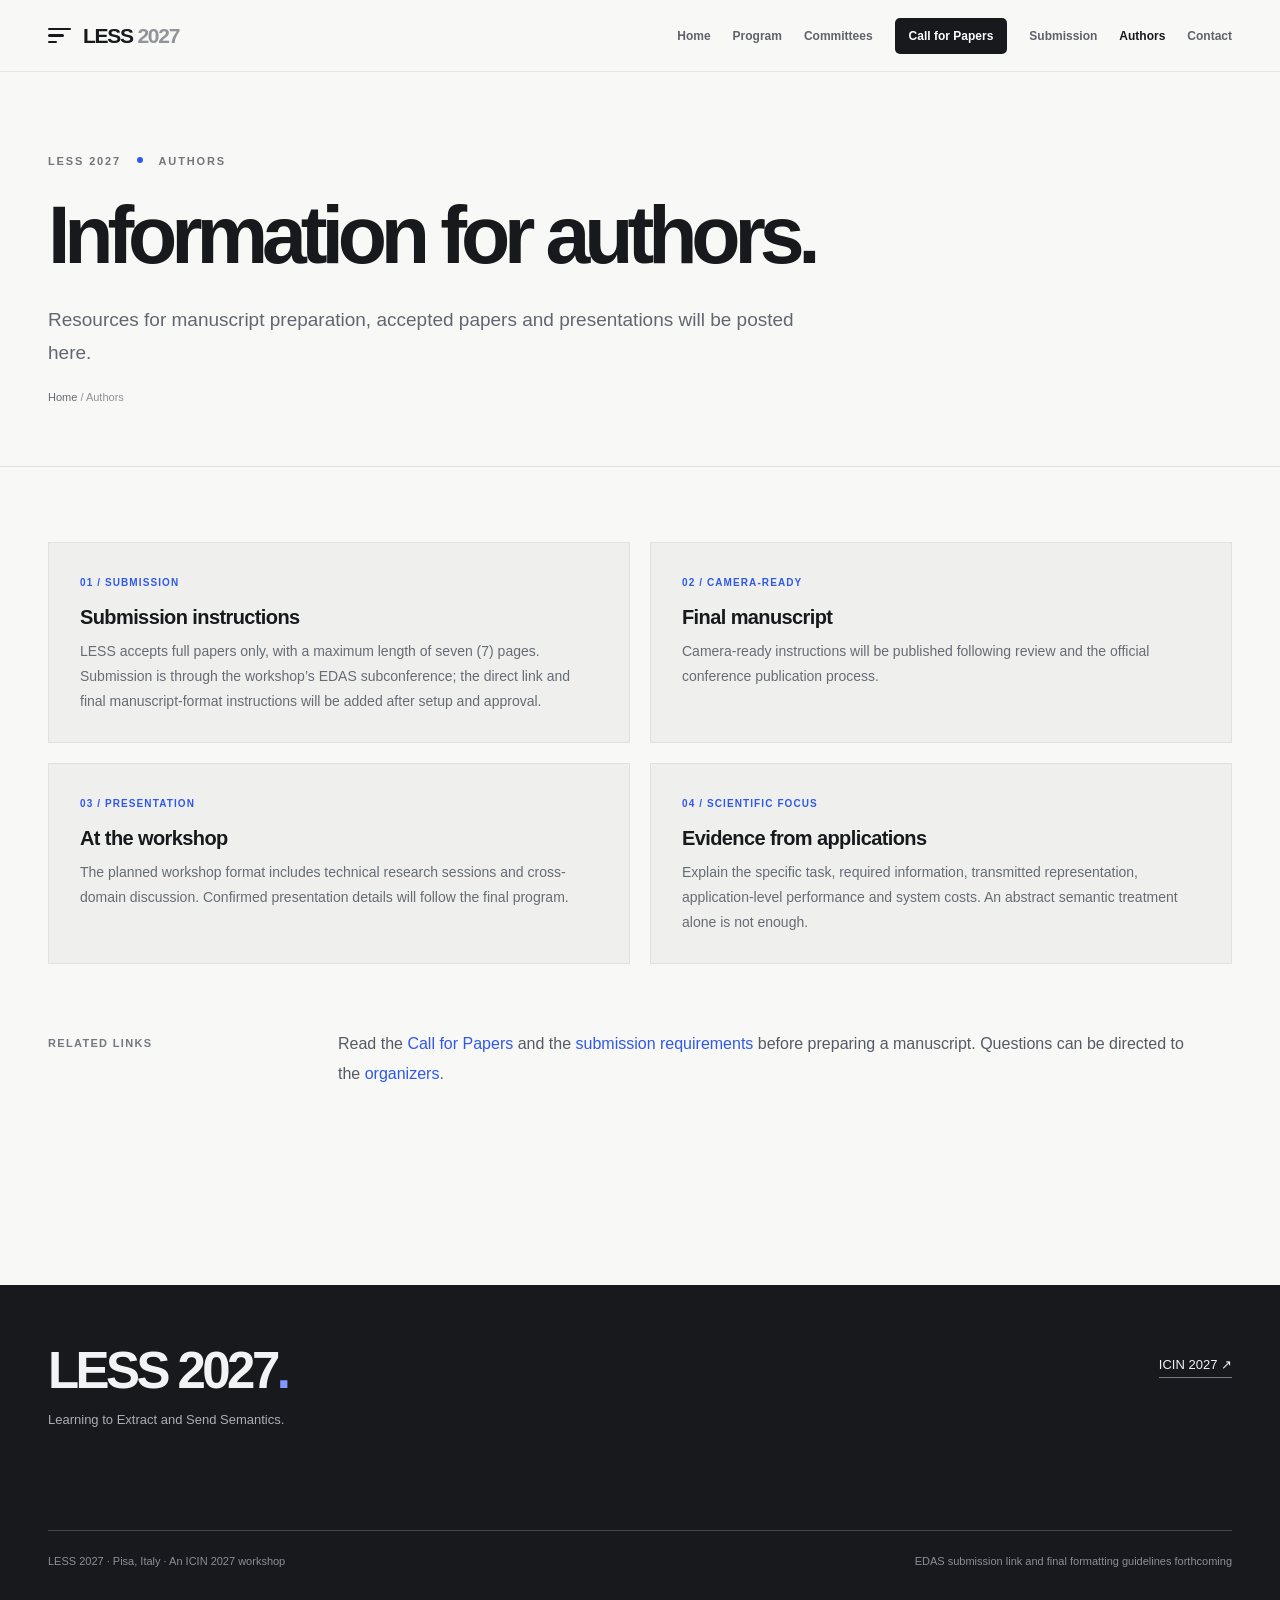
==== commit 48f719dc: "Align authors.html with official LESS name and 7-page full-paper rules" ====
--- a/authors.html
+++ b/authors.html
@@ -1 +1 @@
-<!doctype html><html lang="en"><head><meta charset="utf-8"><meta name="viewport" content="width=device-width,initial-scale=1"><meta name="theme-color" content="#f8f8f6"><meta name="description" content="LESS 2027 author information; official instructions forthcoming."><meta property="og:title" content="Authors | LESS 2027"><meta property="og:description" content="LESS 2027 author information; official instructions forthcoming."><meta property="og:type" content="website"><link rel="icon" href="data:image/svg+xml,%3Csvg xmlns='http://www.w3.org/2000/svg' viewBox='0 0 64 64'%3E%3Crect width='64' height='64' rx='15' fill='%23161619'/%3E%3Cpath d='M16 21h31M16 32h22M16 43h13' stroke='%23fff' stroke-width='5' stroke-linecap='round'/%3E%3C/svg%3E"><link rel="stylesheet" href="styles.css"><title>Authors | LESS 2027</title></head><body><header class="topbar"><div class="container"><a class="brand" href="index.html" aria-label="LESS 2027 home"><span class="mark" aria-hidden="true"><i></i><i></i><i></i></span><span>LESS <span class="brand-year">2027</span></span></a><nav class="desktop-nav" aria-label="Primary navigation"><a href="index.html"  >Home</a><a href="program.html"  >Program</a><a href="committees.html"  >Committees</a><a href="call-for-papers.html"  class="nav-action">Call for Papers</a><a href="submission.html"  >Submission</a><a href="authors.html" aria-current="page" >Authors</a><a href="contact.html"  >Contact</a></nav><details class="mobile-menu"><summary aria-label="Open menu">☰ &nbsp; Menu</summary><nav aria-label="Mobile navigation"><a href="index.html"  >Home</a><a href="program.html"  >Program</a><a href="committees.html"  >Committees</a><a href="call-for-papers.html"  class="nav-action">Call for Papers</a><a href="submission.html"  >Submission</a><a href="authors.html" aria-current="page" >Authors</a><a href="contact.html"  >Contact</a></nav></details></div></header><main><section class="page-hero"><div class="container"><div class="eyebrow">LESS 2027 <span class="dot"></span> Authors</div><h1>Information for authors.</h1><p>Resources for manuscript preparation, accepted papers and presentations will be posted here.</p><div class="crumb"><a href="index.html">Home</a> / Authors</div></div></section><section class="content-section"><div class="container"><div class="note-grid"><article class="note-tile"><small>01 / SUBMISSION</small><h3>Submission instructions</h3><p>The official submission link, formatting template, paper length, and review guidance will be announced in coordination with ICIN 2027.</p></article><article class="note-tile"><small>02 / CAMERA-READY</small><h3>Final manuscript</h3><p>Camera-ready instructions will be published following review and the official conference publication process.</p></article><article class="note-tile"><small>03 / PRESENTATION</small><h3>At the workshop</h3><p>The planned workshop format includes technical research sessions and cross-domain discussion. Confirmed presentation details will follow the final program.</p></article><article class="note-tile"><small>04 / SCIENTIFIC FOCUS</small><h3>Evidence from applications</h3><p>Explain the specific task, required information, transmitted representation, application-level performance and system costs. An abstract semantic treatment alone is not enough.</p></article></div><div class="content-grid" style="margin-top:65px"><div class="content-label">Related links</div><div class="prose"><p>Read the <a href="call-for-papers.html">Call for Papers</a> and the <a href="submission.html">submission requirements</a> before preparing a manuscript. Questions can be directed to the <a href="contact.html">organizers</a>.</p></div></div></div></section></main><footer><div class="container"><div class="footer-main"><div><p class="footer-head">LESS 2027<span style="color:#8297ff">.</span></p><p class="footer-sub">Learning to Extract and Send Semantics.</p></div><a class="footer-link" href="https://www.icin-conference.org/" target="_blank" rel="noopener noreferrer">ICIN 2027 ↗</a></div><div class="footer-bottom"><span>LESS 2027 · Pisa, Italy · An ICIN 2027 workshop</span><span>Program, dates and submission information subject to final ICIN guidance</span></div></div></footer><script>document.querySelectorAll('.portrait img').forEach(img=>{const show=()=>img.parentElement.classList.add('loaded');img.addEventListener('load',show);if(img.complete&&img.naturalWidth)show()})</script></body></html>+<!doctype html><html lang="en"><head><meta charset="utf-8"><meta name="viewport" content="width=device-width,initial-scale=1"><meta name="theme-color" content="#f8f8f6"><meta name="description" content="LESS 2027 author information; official instructions forthcoming."><meta property="og:title" content="Authors | LESS 2027"><meta property="og:description" content="LESS 2027 author information; official instructions forthcoming."><meta property="og:type" content="website"><link rel="icon" href="data:image/svg+xml,%3Csvg xmlns='http://www.w3.org/2000/svg' viewBox='0 0 64 64'%3E%3Crect width='64' height='64' rx='15' fill='%23161619'/%3E%3Cpath d='M16 21h31M16 32h22M16 43h13' stroke='%23fff' stroke-width='5' stroke-linecap='round'/%3E%3C/svg%3E"><link rel="stylesheet" href="styles.css"><title>Authors | LESS 2027</title></head><body><header class="topbar"><div class="container"><a class="brand" href="index.html" aria-label="LESS 2027 home"><span class="mark" aria-hidden="true"><i></i><i></i><i></i></span><span>LESS <span class="brand-year">2027</span></span></a><nav class="desktop-nav" aria-label="Primary navigation"><a href="index.html"  >Home</a><a href="program.html"  >Program</a><a href="committees.html"  >Committees</a><a href="call-for-papers.html"  class="nav-action">Call for Papers</a><a href="submission.html"  >Submission</a><a href="authors.html" aria-current="page" >Authors</a><a href="contact.html"  >Contact</a></nav><details class="mobile-menu"><summary aria-label="Open menu">☰ &nbsp; Menu</summary><nav aria-label="Mobile navigation"><a href="index.html"  >Home</a><a href="program.html"  >Program</a><a href="committees.html"  >Committees</a><a href="call-for-papers.html"  class="nav-action">Call for Papers</a><a href="submission.html"  >Submission</a><a href="authors.html" aria-current="page" >Authors</a><a href="contact.html"  >Contact</a></nav></details></div></header><main><section class="page-hero"><div class="container"><div class="eyebrow">LESS 2027 <span class="dot"></span> Authors</div><h1>Information for authors.</h1><p>Resources for manuscript preparation, accepted papers and presentations will be posted here.</p><div class="crumb"><a href="index.html">Home</a> / Authors</div></div></section><section class="content-section"><div class="container"><div class="note-grid"><article class="note-tile"><small>01 / SUBMISSION</small><h3>Submission instructions</h3><p>LESS accepts full papers only, with a maximum length of seven (7) pages. Submission is through the workshop’s EDAS subconference; the direct link and final manuscript-format instructions will be added after setup and approval.</p></article><article class="note-tile"><small>02 / CAMERA-READY</small><h3>Final manuscript</h3><p>Camera-ready instructions will be published following review and the official conference publication process.</p></article><article class="note-tile"><small>03 / PRESENTATION</small><h3>At the workshop</h3><p>The planned workshop format includes technical research sessions and cross-domain discussion. Confirmed presentation details will follow the final program.</p></article><article class="note-tile"><small>04 / SCIENTIFIC FOCUS</small><h3>Evidence from applications</h3><p>Explain the specific task, required information, transmitted representation, application-level performance and system costs. An abstract semantic treatment alone is not enough.</p></article></div><div class="content-grid" style="margin-top:65px"><div class="content-label">Related links</div><div class="prose"><p>Read the <a href="call-for-papers.html">Call for Papers</a> and the <a href="submission.html">submission requirements</a> before preparing a manuscript. Questions can be directed to the <a href="contact.html">organizers</a>.</p></div></div></div></section></main><footer><div class="container"><div class="footer-main"><div><p class="footer-head">LESS 2027<span style="color:#8297ff">.</span></p><p class="footer-sub">Learning to Extract and Send Semantics.</p></div><a class="footer-link" href="https://www.icin-conference.org/" target="_blank" rel="noopener noreferrer">ICIN 2027 ↗</a></div><div class="footer-bottom"><span>LESS 2027 · Pisa, Italy · An ICIN 2027 workshop</span><span>EDAS submission link and final formatting guidelines forthcoming</span></div></div></footer><script>document.querySelectorAll('.portrait img').forEach(img=>{const show=()=>img.parentElement.classList.add('loaded');img.addEventListener('load',show);if(img.complete&&img.naturalWidth)show()})</script></body></html>
--- a/styles.css
+++ b/styles.css
@@ -100,3 +100,55 @@
 @media(max-width:950px){.desktop-nav{display:none}.mobile-menu{display:block}.organizer-band{grid-template-columns:1fr 1fr}.organizer-label{grid-column:1/-1;flex-direction:row;justify-content:space-between}.profile-grid{grid-template-columns:1fr}}
 @media(max-width:800px){.home-hero .hero-layout{grid-template-columns:1fr;min-height:0}.home-hero .hero-art{max-width:390px;justify-self:center}.home-hero h1{font-size:clamp(48px,8vw,72px)}.home-critical-grid,.content-grid{grid-template-columns:1fr;gap:20px}.page-hero{padding:60px 0 49px}.content-section{padding:58px 0}.page-hero p{font-size:16px}}
 @media(max-width:570px){.container{width:calc(100% - 40px)}.topbar{height:65px}.home-hero h1{font-size:clamp(42px,10.8vw,58px);white-space:normal}.home-hero .hero-art{display:none}.home-organizers{padding-top:15px;padding-bottom:44px}.organizer-band{grid-template-columns:1fr;gap:17px}.organizer-label{grid-column:auto}.organizer-mini{border-top:1px solid #dedfdd;padding-top:15px}.home-scope{padding-top:56px}.home-critical{padding:55px 0}.page-hero h1{font-size:clamp(47px,11.7vw,70px)}.profile-card{gap:16px;padding:17px}.profile-card .portrait{width:100px;height:130px}.profile-card h3{font-size:20px}.note-grid,.contact-cards{grid-template-columns:1fr}.date-grid{grid-template-columns:1fr 1fr}.date{padding:20px!important;border-bottom:1px solid var(--rule)}.date-num{font-size:45px}.date:nth-child(2){border-right:none}}
+
+/* Official workshop identity — headline takes precedence over research focus. */
+.home-hero h1{font-size:clamp(50px,5.4vw,84px);line-height:1.035;white-space:normal;letter-spacing:-.072em;margin:27px 0 21px}
+.home-hero h1 .hero-title-intro{color:var(--ink);font-weight:620}
+.home-hero .hero-subtitle{font-size:clamp(22px,2.25vw,32px);font-weight:610;letter-spacing:-.052em;line-height:1.21;max-width:670px;margin:0 0 23px;color:var(--ink)}
+.home-hero .hero-focus{display:inline-block;font-size:12px;font-weight:720;line-height:1.5;letter-spacing:.09em;text-transform:uppercase;color:#3059e9;border-top:1px solid #cbd3ec;padding-top:11px;margin:0 0 14px}
+.home-hero .hero-desc{font-size:15px;line-height:1.74;max-width:540px}
+@media(max-width:570px){.home-hero h1{font-size:clamp(43px,10.5vw,60px);line-height:1.035;margin-top:22px}.home-hero .hero-subtitle{font-size:clamp(21px,6vw,28px)}.home-hero .hero-focus{font-size:10px;letter-spacing:.06em}}
+
+/* LESS 2027 — official title hierarchy and academic Call for Papers */
+.home-hero h1{font-size:clamp(65px,6.5vw,104px);line-height:.99;letter-spacing:-.08em}
+.home-hero h1 .hero-title-intro{font-size:.32em;display:inline-block;letter-spacing:-.035em;vertical-align:middle;margin-bottom:8px;color:#454a54;font-weight:620}
+.home-hero h1>span:last-child{font-size:1em;display:inline-block;white-space:nowrap}
+.home-hero .hero-subtitle{font-size:clamp(28px,2.85vw,42px);line-height:1.14;max-width:640px;font-weight:660;margin-bottom:25px}
+.home-hero .hero-focus{font-size:10px;letter-spacing:.12em;margin-top:0}
+.official-cfp-heading{padding:83px 0 43px}
+.official-cfp-heading .official-cfp-sup{font-size:clamp(20px,2.2vw,31px);font-weight:640;letter-spacing:-.04em;max-width:930px;color:#32363d;margin-top:35px}
+.official-cfp-heading h1{font-size:clamp(58px,6.6vw,96px);margin:19px 0 20px;letter-spacing:-.074em}
+.official-cfp-heading .cfp-period{color:#3059e9}
+.official-cfp-heading p{font-size:16px;color:#626873;max-width:950px;line-height:1.6;margin:0}
+.official-cfp-highlights{border-top:1px solid #d6dadd;border-bottom:1px solid #d6dadd;display:grid;grid-template-columns:repeat(3,minmax(0,1fr));margin-top:35px}
+.official-cfp-highlights>span{padding:19px 16px 21px 0;color:#737983;font-size:12px}
+.official-cfp-highlights>span+span{border-left:1px solid #d6dadd;padding-left:22px}
+.official-cfp-highlights strong{display:block;font-size:17px;color:#242930;font-weight:670;letter-spacing:-.025em;margin-bottom:6px}
+.formal-cfp-content{padding-top:64px;padding-bottom:12px}
+.formal-cfp-after-rule{padding-top:54px;padding-bottom:92px}
+.formal-section{border-bottom:1px solid #dadee0;padding:0 0 56px;margin-bottom:57px}
+.formal-section:last-child{border-bottom:0;margin-bottom:0}
+.formal-section .prose{max-width:850px}
+.formal-section .prose h2{font-size:clamp(28px,3.1vw,41px);line-height:1.18;letter-spacing:-.051em;margin:0 0 24px}
+.formal-section .prose p{font-size:15px;line-height:1.9}
+.formal-topics{border-top:1px solid #d8dcde;margin-top:28px}
+.formal-topic-group{display:grid;grid-template-columns:38px 1fr;gap:12px;border-bottom:1px solid #d8dcde;padding:24px 0}
+.formal-topic-num{font-weight:770;color:#3059e9;font-size:11px;padding-top:6px}
+.formal-topic-group h3{font-size:20px;color:#262b32;font-weight:640;letter-spacing:-.035em;margin:0 0 17px}
+.formal-topic-group ul{columns:2;column-gap:31px;margin:0;padding-left:16px}
+.formal-topic-group li{break-inside:avoid;color:#646a73;font-size:13px;line-height:1.64;margin-bottom:10px}
+.formal-cfp-policy{display:grid;grid-template-columns:repeat(3,minmax(0,1fr));border-top:1px solid #d8dcde;border-bottom:1px solid #d8dcde;margin:17px 0 27px}
+.formal-cfp-policy>div{padding:21px 16px 21px 0}
+.formal-cfp-policy>div+div{border-left:1px solid #d8dcde;padding-left:17px}
+.formal-cfp-policy span{display:block;color:#7b8390;letter-spacing:.1em;font-size:10px;font-weight:730;margin-bottom:9px}
+.formal-cfp-policy strong{display:block;color:#20252d;font-size:15px;line-height:1.35}
+.formal-cfp-dates{width:100%;border-collapse:collapse;margin-bottom:20px}
+.formal-cfp-dates tr{border-top:1px solid #d8dcde}
+.formal-cfp-dates tr:last-child{border-bottom:1px solid #d8dcde}
+.formal-cfp-dates th,.formal-cfp-dates td{padding:16px 8px;text-align:left;font-size:14px;line-height:1.5}
+.formal-cfp-dates th{font-weight:630;color:#343a42}
+.formal-cfp-dates td{text-align:right;color:#3059e9;font-weight:650}
+.formal-cfp-after-rule #submission{scroll-margin-top:90px}
+@media(max-width:980px){.home-hero h1{font-size:clamp(53px,8vw,77px)}.home-hero .hero-subtitle{font-size:clamp(26px,3.4vw,35px)}}
+@media(max-width:800px){.official-cfp-heading{padding:63px 0 44px}.official-cfp-heading .official-cfp-sup{margin-top:24px}.formal-cfp-content{padding-top:50px}.formal-cfp-after-rule{padding-top:45px}.formal-section{margin-bottom:39px;padding-bottom:43px}.formal-section .prose h2{font-size:32px}}
+@media(max-width:570px){.home-hero h1{font-size:clamp(48px,12vw,64px)}.home-hero h1 .hero-title-intro{font-size:.34em}.home-hero .hero-subtitle{font-size:clamp(25px,6.9vw,32px)}.official-cfp-heading h1{font-size:clamp(48px,11vw,65px)}.official-cfp-heading .official-cfp-sup{font-size:23px}.official-cfp-heading p{font-size:14px}.official-cfp-highlights{grid-template-columns:1fr}.official-cfp-highlights>span,.official-cfp-highlights>span+span{padding:12px 0;border-left:0}.official-cfp-highlights>span+span{border-top:1px solid #d6dadd}.official-cfp-highlights strong{font-size:15px}.formal-topic-group ul{columns:1}.formal-cfp-policy{grid-template-columns:1fr}.formal-cfp-policy>div,.formal-cfp-policy>div+div{padding:14px 0;border-left:0}.formal-cfp-policy>div+div{border-top:1px solid #d8dcde}.formal-cfp-dates th,.formal-cfp-dates td{font-size:12px;padding:13px 3px}.formal-section .prose h2{font-size:29px}}
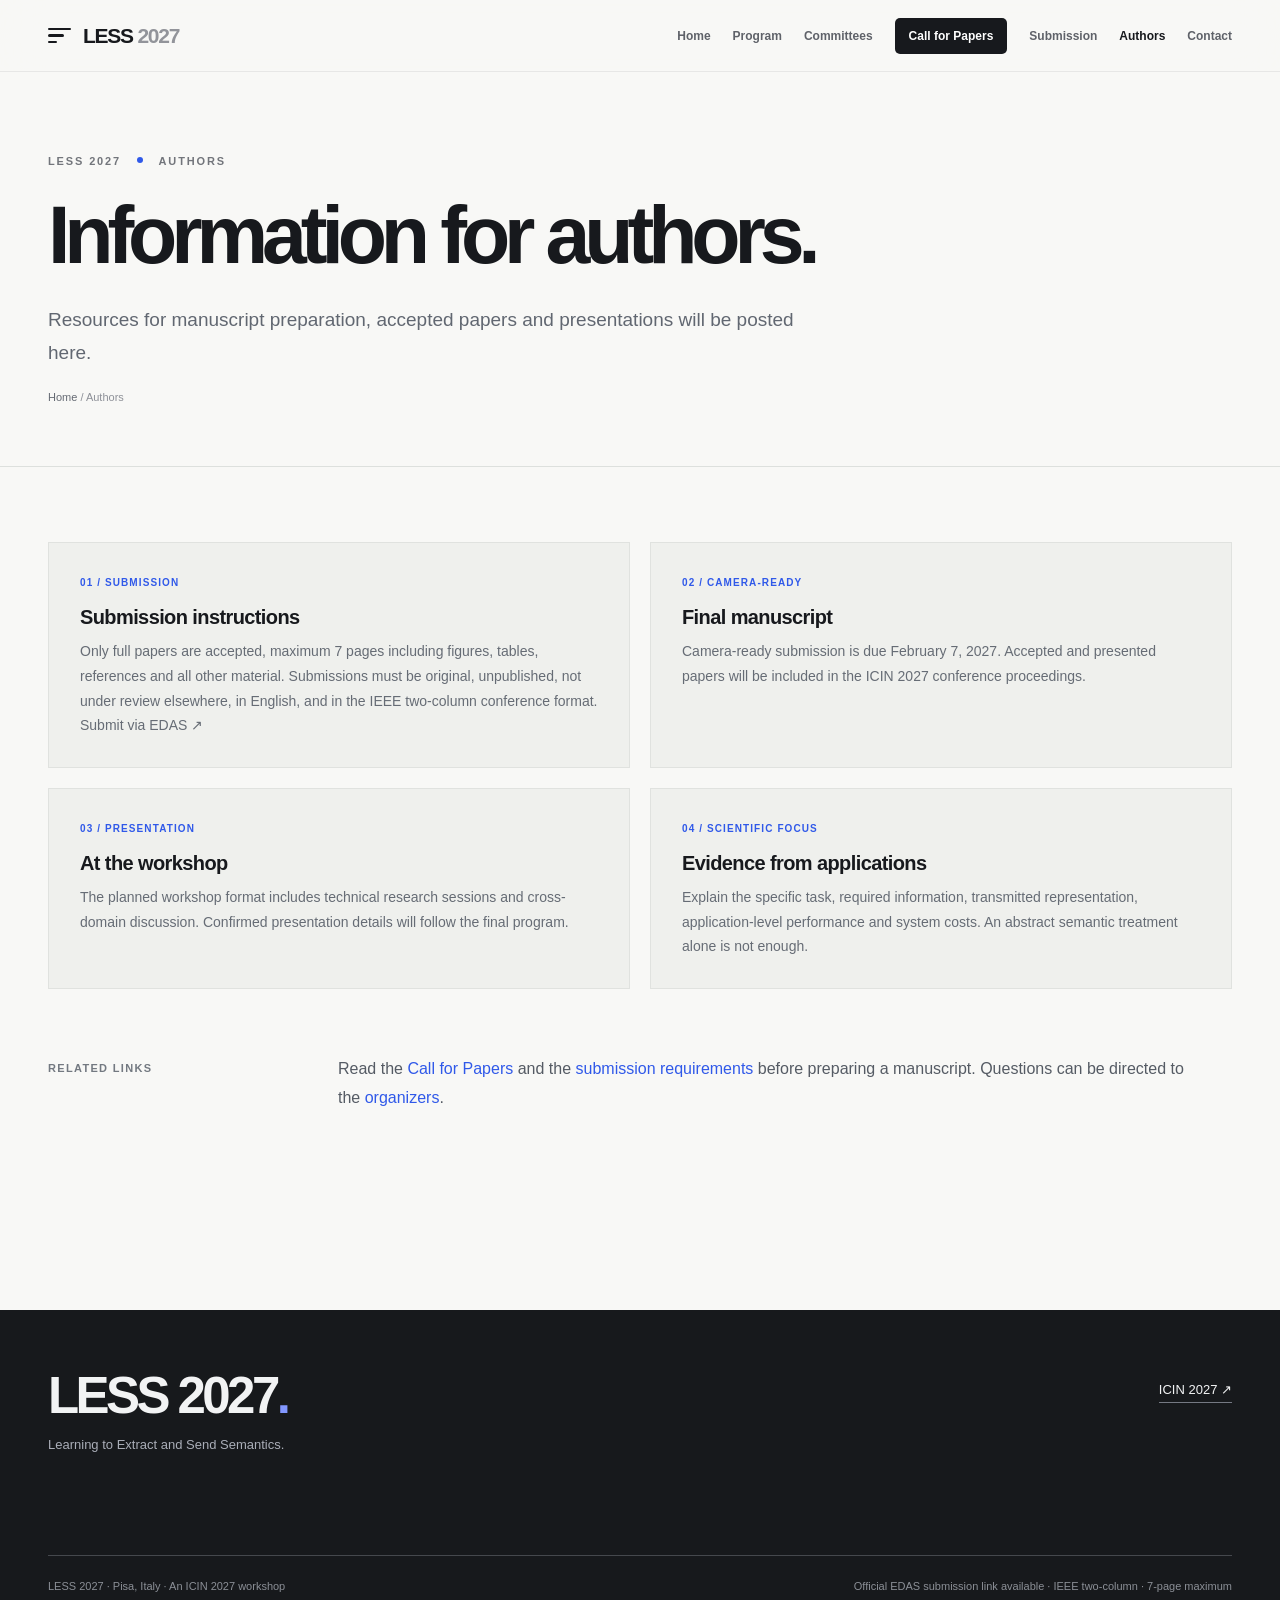
==== commit cfe97b76: "Align authors.html with final LESS 2027 CFP and EDAS submission" ====
--- a/authors.html
+++ b/authors.html
@@ -1 +1 @@
-<!doctype html><html lang="en"><head><meta charset="utf-8"><meta name="viewport" content="width=device-width,initial-scale=1"><meta name="theme-color" content="#f8f8f6"><meta name="description" content="LESS 2027 author information; official instructions forthcoming."><meta property="og:title" content="Authors | LESS 2027"><meta property="og:description" content="LESS 2027 author information; official instructions forthcoming."><meta property="og:type" content="website"><link rel="icon" href="data:image/svg+xml,%3Csvg xmlns='http://www.w3.org/2000/svg' viewBox='0 0 64 64'%3E%3Crect width='64' height='64' rx='15' fill='%23161619'/%3E%3Cpath d='M16 21h31M16 32h22M16 43h13' stroke='%23fff' stroke-width='5' stroke-linecap='round'/%3E%3C/svg%3E"><link rel="stylesheet" href="styles.css"><title>Authors | LESS 2027</title></head><body><header class="topbar"><div class="container"><a class="brand" href="index.html" aria-label="LESS 2027 home"><span class="mark" aria-hidden="true"><i></i><i></i><i></i></span><span>LESS <span class="brand-year">2027</span></span></a><nav class="desktop-nav" aria-label="Primary navigation"><a href="index.html"  >Home</a><a href="program.html"  >Program</a><a href="committees.html"  >Committees</a><a href="call-for-papers.html"  class="nav-action">Call for Papers</a><a href="submission.html"  >Submission</a><a href="authors.html" aria-current="page" >Authors</a><a href="contact.html"  >Contact</a></nav><details class="mobile-menu"><summary aria-label="Open menu">☰ &nbsp; Menu</summary><nav aria-label="Mobile navigation"><a href="index.html"  >Home</a><a href="program.html"  >Program</a><a href="committees.html"  >Committees</a><a href="call-for-papers.html"  class="nav-action">Call for Papers</a><a href="submission.html"  >Submission</a><a href="authors.html" aria-current="page" >Authors</a><a href="contact.html"  >Contact</a></nav></details></div></header><main><section class="page-hero"><div class="container"><div class="eyebrow">LESS 2027 <span class="dot"></span> Authors</div><h1>Information for authors.</h1><p>Resources for manuscript preparation, accepted papers and presentations will be posted here.</p><div class="crumb"><a href="index.html">Home</a> / Authors</div></div></section><section class="content-section"><div class="container"><div class="note-grid"><article class="note-tile"><small>01 / SUBMISSION</small><h3>Submission instructions</h3><p>LESS accepts full papers only, with a maximum length of seven (7) pages. Submission is through the workshop’s EDAS subconference; the direct link and final manuscript-format instructions will be added after setup and approval.</p></article><article class="note-tile"><small>02 / CAMERA-READY</small><h3>Final manuscript</h3><p>Camera-ready instructions will be published following review and the official conference publication process.</p></article><article class="note-tile"><small>03 / PRESENTATION</small><h3>At the workshop</h3><p>The planned workshop format includes technical research sessions and cross-domain discussion. Confirmed presentation details will follow the final program.</p></article><article class="note-tile"><small>04 / SCIENTIFIC FOCUS</small><h3>Evidence from applications</h3><p>Explain the specific task, required information, transmitted representation, application-level performance and system costs. An abstract semantic treatment alone is not enough.</p></article></div><div class="content-grid" style="margin-top:65px"><div class="content-label">Related links</div><div class="prose"><p>Read the <a href="call-for-papers.html">Call for Papers</a> and the <a href="submission.html">submission requirements</a> before preparing a manuscript. Questions can be directed to the <a href="contact.html">organizers</a>.</p></div></div></div></section></main><footer><div class="container"><div class="footer-main"><div><p class="footer-head">LESS 2027<span style="color:#8297ff">.</span></p><p class="footer-sub">Learning to Extract and Send Semantics.</p></div><a class="footer-link" href="https://www.icin-conference.org/" target="_blank" rel="noopener noreferrer">ICIN 2027 ↗</a></div><div class="footer-bottom"><span>LESS 2027 · Pisa, Italy · An ICIN 2027 workshop</span><span>EDAS submission link and final formatting guidelines forthcoming</span></div></div></footer><script>document.querySelectorAll('.portrait img').forEach(img=>{const show=()=>img.parentElement.classList.add('loaded');img.addEventListener('load',show);if(img.complete&&img.naturalWidth)show()})</script></body></html>+<!doctype html><html lang="en"><head><meta charset="utf-8"><meta name="viewport" content="width=device-width,initial-scale=1"><meta name="theme-color" content="#f8f8f6"><meta name="description" content="LESS 2027 author information; official instructions forthcoming."><meta property="og:title" content="Authors | LESS 2027"><meta property="og:description" content="LESS 2027 author information; official instructions forthcoming."><meta property="og:type" content="website"><link rel="icon" href="data:image/svg+xml,%3Csvg xmlns='http://www.w3.org/2000/svg' viewBox='0 0 64 64'%3E%3Crect width='64' height='64' rx='15' fill='%23161619'/%3E%3Cpath d='M16 21h31M16 32h22M16 43h13' stroke='%23fff' stroke-width='5' stroke-linecap='round'/%3E%3C/svg%3E"><link rel="stylesheet" href="styles.css"><title>Authors | LESS 2027</title></head><body><header class="topbar"><div class="container"><a class="brand" href="index.html" aria-label="LESS 2027 home"><span class="mark" aria-hidden="true"><i></i><i></i><i></i></span><span>LESS <span class="brand-year">2027</span></span></a><nav class="desktop-nav" aria-label="Primary navigation"><a href="index.html"  >Home</a><a href="program.html"  >Program</a><a href="committees.html"  >Committees</a><a href="call-for-papers.html"  class="nav-action">Call for Papers</a><a href="submission.html"  >Submission</a><a href="authors.html" aria-current="page" >Authors</a><a href="contact.html"  >Contact</a></nav><details class="mobile-menu"><summary aria-label="Open menu">☰ &nbsp; Menu</summary><nav aria-label="Mobile navigation"><a href="index.html"  >Home</a><a href="program.html"  >Program</a><a href="committees.html"  >Committees</a><a href="call-for-papers.html"  class="nav-action">Call for Papers</a><a href="submission.html"  >Submission</a><a href="authors.html" aria-current="page" >Authors</a><a href="contact.html"  >Contact</a></nav></details></div></header><main><section class="page-hero"><div class="container"><div class="eyebrow">LESS 2027 <span class="dot"></span> Authors</div><h1>Information for authors.</h1><p>Resources for manuscript preparation, accepted papers and presentations will be posted here.</p><div class="crumb"><a href="index.html">Home</a> / Authors</div></div></section><section class="content-section"><div class="container"><div class="note-grid"><article class="note-tile"><small>01 / SUBMISSION</small><h3>Submission instructions</h3><p>Only full papers are accepted, maximum 7 pages including figures, tables, references and all other material. Submissions must be original, unpublished, not under review elsewhere, in English, and in the IEEE two-column conference format. <a href="https://edas.info/newPaper.php?c=35870&track=140815" target="_blank" rel="noopener noreferrer">Submit via EDAS ↗</a></p></article><article class="note-tile"><small>02 / CAMERA-READY</small><h3>Final manuscript</h3><p>Camera-ready submission is due February 7, 2027. Accepted and presented papers will be included in the ICIN 2027 conference proceedings.</p></article><article class="note-tile"><small>03 / PRESENTATION</small><h3>At the workshop</h3><p>The planned workshop format includes technical research sessions and cross-domain discussion. Confirmed presentation details will follow the final program.</p></article><article class="note-tile"><small>04 / SCIENTIFIC FOCUS</small><h3>Evidence from applications</h3><p>Explain the specific task, required information, transmitted representation, application-level performance and system costs. An abstract semantic treatment alone is not enough.</p></article></div><div class="content-grid" style="margin-top:65px"><div class="content-label">Related links</div><div class="prose"><p>Read the <a href="call-for-papers.html">Call for Papers</a> and the <a href="submission.html">submission requirements</a> before preparing a manuscript. Questions can be directed to the <a href="contact.html">organizers</a>.</p></div></div></div></section></main><footer><div class="container"><div class="footer-main"><div><p class="footer-head">LESS 2027<span style="color:#8297ff">.</span></p><p class="footer-sub">Learning to Extract and Send Semantics.</p></div><a class="footer-link" href="https://www.icin-conference.org/" target="_blank" rel="noopener noreferrer">ICIN 2027 ↗</a></div><div class="footer-bottom"><span>LESS 2027 · Pisa, Italy · An ICIN 2027 workshop</span><span>Official EDAS submission link available · IEEE two-column · 7-page maximum</span></div></div></footer><script>document.querySelectorAll('.portrait img').forEach(img=>{const show=()=>img.parentElement.classList.add('loaded');img.addEventListener('load',show);if(img.complete&&img.naturalWidth)show()})</script></body></html>
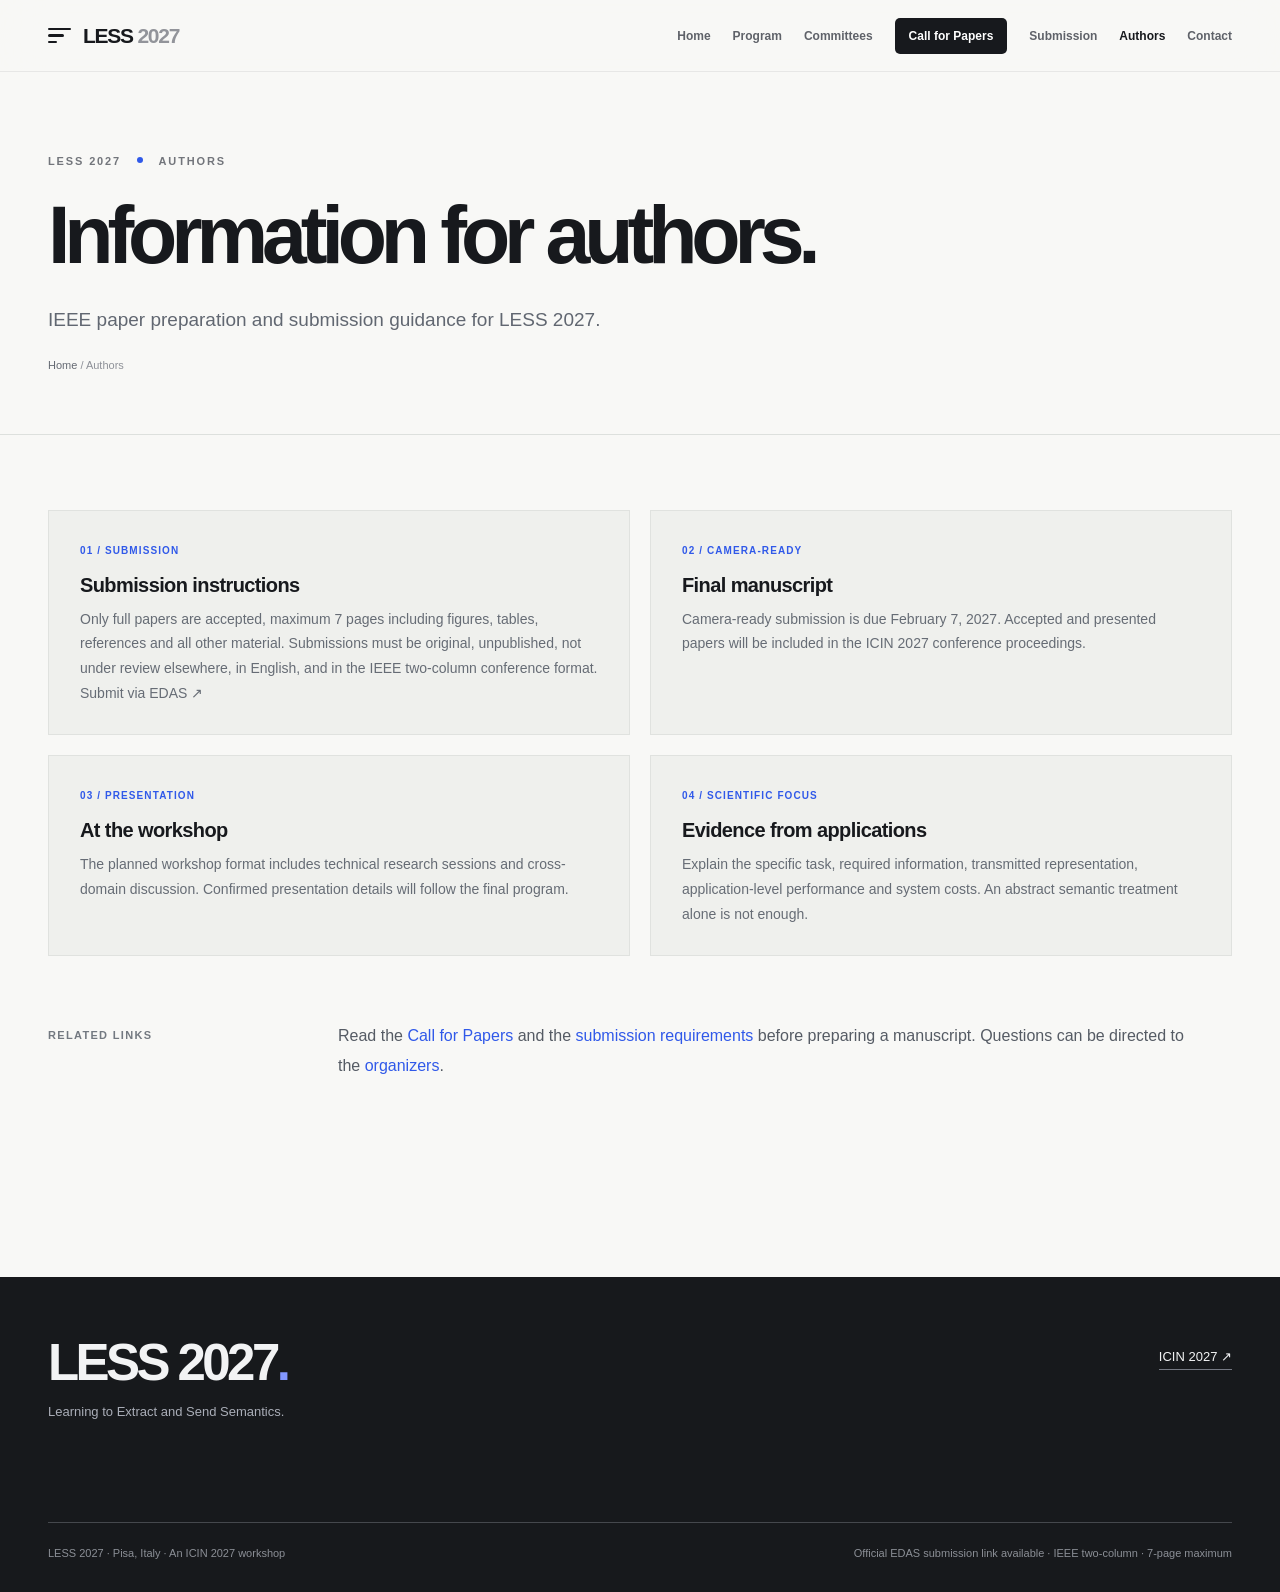
==== commit d04d46eb: "Final consistency pass: active EDAS, current CFP and footer details" ====
--- a/authors.html
+++ b/authors.html
@@ -1 +1 @@
-<!doctype html><html lang="en"><head><meta charset="utf-8"><meta name="viewport" content="width=device-width,initial-scale=1"><meta name="theme-color" content="#f8f8f6"><meta name="description" content="LESS 2027 author information; official instructions forthcoming."><meta property="og:title" content="Authors | LESS 2027"><meta property="og:description" content="LESS 2027 author information; official instructions forthcoming."><meta property="og:type" content="website"><link rel="icon" href="data:image/svg+xml,%3Csvg xmlns='http://www.w3.org/2000/svg' viewBox='0 0 64 64'%3E%3Crect width='64' height='64' rx='15' fill='%23161619'/%3E%3Cpath d='M16 21h31M16 32h22M16 43h13' stroke='%23fff' stroke-width='5' stroke-linecap='round'/%3E%3C/svg%3E"><link rel="stylesheet" href="styles.css"><title>Authors | LESS 2027</title></head><body><header class="topbar"><div class="container"><a class="brand" href="index.html" aria-label="LESS 2027 home"><span class="mark" aria-hidden="true"><i></i><i></i><i></i></span><span>LESS <span class="brand-year">2027</span></span></a><nav class="desktop-nav" aria-label="Primary navigation"><a href="index.html"  >Home</a><a href="program.html"  >Program</a><a href="committees.html"  >Committees</a><a href="call-for-papers.html"  class="nav-action">Call for Papers</a><a href="submission.html"  >Submission</a><a href="authors.html" aria-current="page" >Authors</a><a href="contact.html"  >Contact</a></nav><details class="mobile-menu"><summary aria-label="Open menu">☰ &nbsp; Menu</summary><nav aria-label="Mobile navigation"><a href="index.html"  >Home</a><a href="program.html"  >Program</a><a href="committees.html"  >Committees</a><a href="call-for-papers.html"  class="nav-action">Call for Papers</a><a href="submission.html"  >Submission</a><a href="authors.html" aria-current="page" >Authors</a><a href="contact.html"  >Contact</a></nav></details></div></header><main><section class="page-hero"><div class="container"><div class="eyebrow">LESS 2027 <span class="dot"></span> Authors</div><h1>Information for authors.</h1><p>Resources for manuscript preparation, accepted papers and presentations will be posted here.</p><div class="crumb"><a href="index.html">Home</a> / Authors</div></div></section><section class="content-section"><div class="container"><div class="note-grid"><article class="note-tile"><small>01 / SUBMISSION</small><h3>Submission instructions</h3><p>Only full papers are accepted, maximum 7 pages including figures, tables, references and all other material. Submissions must be original, unpublished, not under review elsewhere, in English, and in the IEEE two-column conference format. <a href="https://edas.info/newPaper.php?c=35870&track=140815" target="_blank" rel="noopener noreferrer">Submit via EDAS ↗</a></p></article><article class="note-tile"><small>02 / CAMERA-READY</small><h3>Final manuscript</h3><p>Camera-ready submission is due February 7, 2027. Accepted and presented papers will be included in the ICIN 2027 conference proceedings.</p></article><article class="note-tile"><small>03 / PRESENTATION</small><h3>At the workshop</h3><p>The planned workshop format includes technical research sessions and cross-domain discussion. Confirmed presentation details will follow the final program.</p></article><article class="note-tile"><small>04 / SCIENTIFIC FOCUS</small><h3>Evidence from applications</h3><p>Explain the specific task, required information, transmitted representation, application-level performance and system costs. An abstract semantic treatment alone is not enough.</p></article></div><div class="content-grid" style="margin-top:65px"><div class="content-label">Related links</div><div class="prose"><p>Read the <a href="call-for-papers.html">Call for Papers</a> and the <a href="submission.html">submission requirements</a> before preparing a manuscript. Questions can be directed to the <a href="contact.html">organizers</a>.</p></div></div></div></section></main><footer><div class="container"><div class="footer-main"><div><p class="footer-head">LESS 2027<span style="color:#8297ff">.</span></p><p class="footer-sub">Learning to Extract and Send Semantics.</p></div><a class="footer-link" href="https://www.icin-conference.org/" target="_blank" rel="noopener noreferrer">ICIN 2027 ↗</a></div><div class="footer-bottom"><span>LESS 2027 · Pisa, Italy · An ICIN 2027 workshop</span><span>Official EDAS submission link available · IEEE two-column · 7-page maximum</span></div></div></footer><script>document.querySelectorAll('.portrait img').forEach(img=>{const show=()=>img.parentElement.classList.add('loaded');img.addEventListener('load',show);if(img.complete&&img.naturalWidth)show()})</script></body></html>+<!doctype html><html lang="en"><head><meta charset="utf-8"><meta name="viewport" content="width=device-width,initial-scale=1"><meta name="theme-color" content="#f8f8f6"><meta name="description" content="LESS 2027 author instructions: original papers in English, IEEE two-column template, maximum 7 pages; submission via EDAS."><meta property="og:title" content="Authors | LESS 2027"><meta property="og:description" content="LESS 2027 author instructions: original papers in English, IEEE two-column template, maximum 7 pages; submission via EDAS."><meta property="og:type" content="website"><link rel="icon" href="data:image/svg+xml,%3Csvg xmlns='http://www.w3.org/2000/svg' viewBox='0 0 64 64'%3E%3Crect width='64' height='64' rx='15' fill='%23161619'/%3E%3Cpath d='M16 21h31M16 32h22M16 43h13' stroke='%23fff' stroke-width='5' stroke-linecap='round'/%3E%3C/svg%3E"><link rel="stylesheet" href="styles.css"><title>Authors | LESS 2027</title></head><body><header class="topbar"><div class="container"><a class="brand" href="index.html" aria-label="LESS 2027 home"><span class="mark" aria-hidden="true"><i></i><i></i><i></i></span><span>LESS <span class="brand-year">2027</span></span></a><nav class="desktop-nav" aria-label="Primary navigation"><a href="index.html"  >Home</a><a href="program.html"  >Program</a><a href="committees.html"  >Committees</a><a href="call-for-papers.html"  class="nav-action">Call for Papers</a><a href="submission.html"  >Submission</a><a href="authors.html" aria-current="page" >Authors</a><a href="contact.html"  >Contact</a></nav><details class="mobile-menu"><summary aria-label="Open menu">☰ &nbsp; Menu</summary><nav aria-label="Mobile navigation"><a href="index.html"  >Home</a><a href="program.html"  >Program</a><a href="committees.html"  >Committees</a><a href="call-for-papers.html"  class="nav-action">Call for Papers</a><a href="submission.html"  >Submission</a><a href="authors.html" aria-current="page" >Authors</a><a href="contact.html"  >Contact</a></nav></details></div></header><main><section class="page-hero"><div class="container"><div class="eyebrow">LESS 2027 <span class="dot"></span> Authors</div><h1>Information for authors.</h1><p>IEEE paper preparation and submission guidance for LESS 2027.</p><div class="crumb"><a href="index.html">Home</a> / Authors</div></div></section><section class="content-section"><div class="container"><div class="note-grid"><article class="note-tile"><small>01 / SUBMISSION</small><h3>Submission instructions</h3><p>Only full papers are accepted, maximum 7 pages including figures, tables, references and all other material. Submissions must be original, unpublished, not under review elsewhere, in English, and in the IEEE two-column conference format. <a href="https://edas.info/newPaper.php?c=35870&amp;track=140815" target="_blank" rel="noopener noreferrer">Submit via EDAS ↗</a></p></article><article class="note-tile"><small>02 / CAMERA-READY</small><h3>Final manuscript</h3><p>Camera-ready submission is due February 7, 2027. Accepted and presented papers will be included in the ICIN 2027 conference proceedings.</p></article><article class="note-tile"><small>03 / PRESENTATION</small><h3>At the workshop</h3><p>The planned workshop format includes technical research sessions and cross-domain discussion. Confirmed presentation details will follow the final program.</p></article><article class="note-tile"><small>04 / SCIENTIFIC FOCUS</small><h3>Evidence from applications</h3><p>Explain the specific task, required information, transmitted representation, application-level performance and system costs. An abstract semantic treatment alone is not enough.</p></article></div><div class="content-grid" style="margin-top:65px"><div class="content-label">Related links</div><div class="prose"><p>Read the <a href="call-for-papers.html">Call for Papers</a> and the <a href="submission.html">submission requirements</a> before preparing a manuscript. Questions can be directed to the <a href="contact.html">organizers</a>.</p></div></div></div></section></main><footer><div class="container"><div class="footer-main"><div><p class="footer-head">LESS 2027<span style="color:#8297ff">.</span></p><p class="footer-sub">Learning to Extract and Send Semantics.</p></div><a class="footer-link" href="https://www.icin-conference.org/" target="_blank" rel="noopener noreferrer">ICIN 2027 ↗</a></div><div class="footer-bottom"><span>LESS 2027 · Pisa, Italy · An ICIN 2027 workshop</span><span>Official EDAS submission link available · IEEE two-column · 7-page maximum</span></div></div></footer><script>document.querySelectorAll('.portrait img').forEach(img=>{const show=()=>img.parentElement.classList.add('loaded');img.addEventListener('load',show);if(img.complete&&img.naturalWidth)show()})</script></body></html>
